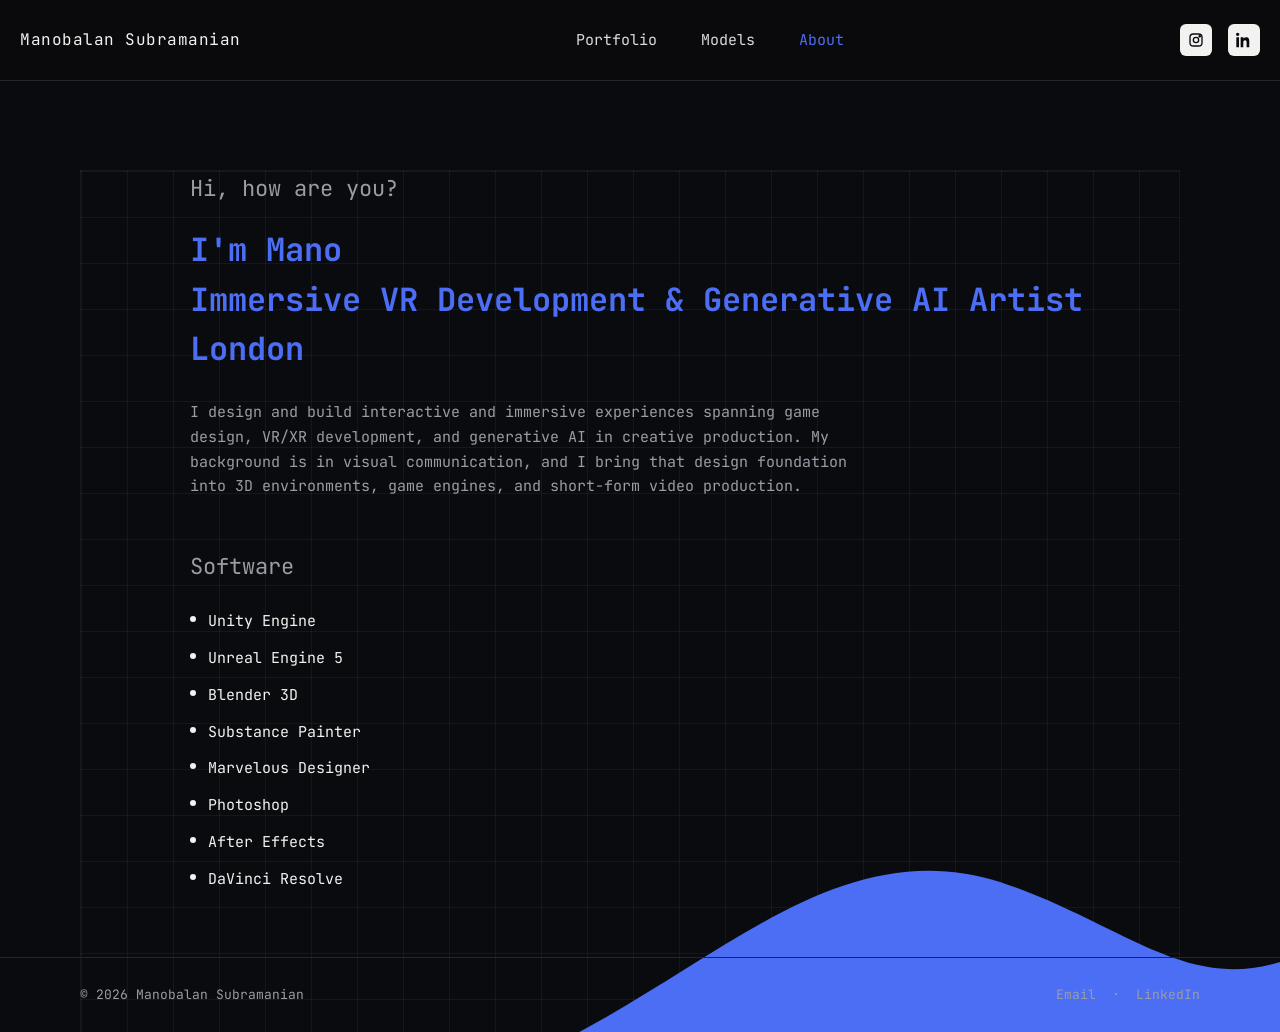
==== about.html @ eebc0d76 "Initial portfolio website" ====
<!DOCTYPE html>
<html lang="en">
<head>
<meta charset="UTF-8">
<meta name="viewport" content="width=device-width, initial-scale=1.0">
<title>About — Manobalan Subramanian</title>
<link rel="preconnect" href="https://fonts.googleapis.com">
<link href="https://fonts.googleapis.com/css2?family=Lora:wght@600;700&family=JetBrains+Mono:wght@400;500;700&display=swap" rel="stylesheet">
<link rel="stylesheet" href="style.css">
</head>
<body>

<!-- ================= ABOUT ================= -->
<div class="about-page" id="about">
  <div class="grid-box"></div>

  <header>
    <div class="wrap bar">
      <div class="name">Manobalan Subramanian</div>
      <nav>
        <a href="index.html#portfolio">Portfolio</a>
        <a href="models.html">Models</a>
        <a href="about.html" class="active">About</a>
      </nav>
      <div class="socials">
        <a href="#" aria-label="Instagram">
          <svg width="16" height="16" viewBox="0 0 24 24" fill="none" stroke="currentColor" stroke-width="2"><rect x="3" y="3" width="18" height="18" rx="5"/><circle cx="12" cy="12" r="4"/><circle cx="17.5" cy="6.5" r="1"/></svg>
        </a>
        <a href="#" aria-label="LinkedIn">
          <svg width="16" height="16" viewBox="0 0 24 24" fill="currentColor"><path d="M4.98 3.5C4.98 4.88 3.87 6 2.5 6S0 4.88 0 3.5 1.12 1 2.5 1s2.48 1.12 2.48 2.5zM.5 8h4V23h-4V8zm7 0h3.8v2.1h.05c.53-1 1.83-2.1 3.77-2.1 4.03 0 4.78 2.65 4.78 6.1V23h-4v-6.9c0-1.65-.03-3.77-2.3-3.77-2.3 0-2.65 1.8-2.65 3.65V23h-4V8z"/></svg>
        </a>
      </div>
    </div>
  </header>

  <div class="wrap about-inner">
    <div class="about-hi">Hi, how are you?</div>
    <div class="about-statement">I'm Mano<br>Immersive VR Development &amp; Generative AI Artist<br>London</div>
    <p class="about-bio">
      I design and build interactive and immersive experiences spanning game design, VR/XR development, and
      generative AI in creative production. My background is in visual communication, and I bring that design
      foundation into 3D environments, game engines, and short-form video production.
    </p>

    <div class="software">
      <h3>Software</h3>
      <ul>
        <li>Unity Engine</li>
        <li>Unreal Engine 5</li>
        <li>Blender 3D</li>
        <li>Substance Painter</li>
        <li>Marvelous Designer</li>
        <li>Photoshop</li>
        <li>After Effects</li>
        <li>DaVinci Resolve</li>
      </ul>
    </div>
  </div>

  <div class="wave-wrap">
    <svg viewBox="0 0 1600 300" preserveAspectRatio="none" style="width:100%; height:300px; display:block;">
      <path d="M700,300 C900,220 1050,90 1250,140 C1400,180 1480,250 1600,220 L1600,300 Z" fill="#4C6EF5"/>
    </svg>
  </div>

  <footer class="site-footer about-footer">
    <div class="wrap bar">
      <div>© 2026 Manobalan Subramanian</div>
      <div><a href="mailto:you@example.com">Email</a> &nbsp;·&nbsp; <a href="#">LinkedIn</a></div>
    </div>
  </footer>
</div>

</body>
</html>
---- style.css ----
:root {
  --bg: #0A0B0E;
  --panel: #FFFFFF;
  --line: #24262C;
  --ink: #F2F2F0;
  --dark-ink: #14161A;
  --muted: #9A9DA6;
  --blue: #4C6EF5;
  --serif: 'Lora', serif;
  --mono: 'JetBrains Mono', monospace;
}
* { margin: 0; padding: 0; box-sizing: border-box; }
html { scroll-behavior: smooth; overflow-x: hidden; width: 100%; }
body {
  background: var(--bg); color: var(--ink); font-family: var(--mono);
  line-height: 1.65; overflow-x: hidden; width: 100%; position: relative;
}
a { color: inherit; text-decoration: none; }
.wrap { max-width: 1240px; margin: 0 auto; padding: 0 60px; }

/* bounded grid texture — sits behind specific content blocks only, not the whole page */
.grid-box {
  position: absolute; z-index: 0;
  border: 1px solid rgba(255,255,255,0.05);
  background-image:
    linear-gradient(to right, rgba(255,255,255,0.05) 1px, transparent 1px),
    linear-gradient(to bottom, rgba(255,255,255,0.05) 1px, transparent 1px);
  background-size: 46px 46px;
  background-position: 0 0;
  pointer-events: none;
}
.home .hero-grid-area {
  position: relative;
  z-index: 3;
  flex: 1;
  display: flex;
  flex-direction: column;
  padding: 90px 0 0;
}
.home .hero-grid-area .grid-box {
  inset: 0;
  height: auto;
  border-top: 1px solid rgba(255,255,255,0.05);
  border-left: 1px solid rgba(255,255,255,0.05);
  border-right: 1px solid rgba(255,255,255,0.05);
  border-bottom: none;
  clip-path: inset(0 0 1px 0);
}
.about-page .grid-box { top: 170px; left: 80px; right: 100px; height: 1180px; }

/* ---------------- HEADER ---------------- */
header {
  position: sticky; top: 0; z-index: 50;
  background: rgba(10,11,14,0.9); backdrop-filter: blur(8px);
  border-bottom: 1px solid var(--line);
}
header .bar { display: flex; justify-content: space-between; align-items: center; padding: 24px 0; }
header .name { font-family: var(--mono); font-size: 16px; letter-spacing: 0.5px; color: var(--ink); }
header nav { display: flex; gap: 44px; }
header nav a { font-family: var(--mono); font-size: 15px; color: var(--ink); opacity: 0.9; }
header nav a:hover { color: var(--blue); opacity: 1; }
header nav a.active { color: var(--blue); opacity: 1; }
header .socials { display: flex; gap: 16px; flex-shrink: 0; }
header .socials a {
  width: 32px; height: 32px; border-radius: 6px; background: var(--ink);
  display: flex; align-items: center; justify-content: center; color: var(--bg);
}

/* ---------------- HOME / HERO ---------------- */
.home { position: relative; overflow: hidden; min-height: 100vh; display: flex; flex-direction: column; }
.models-page { display: flex; flex-direction: column; min-height: 100vh; }
.models-page .page-content { flex: 1; }
.home-inner { position: relative; z-index: 3; max-width: 760px; margin: 0 auto; padding-bottom: 40px; }
.page-content { padding: 120px 0; }
.eyebrow { font-size: 15px; color: var(--muted); margin-bottom: 22px; }
.hero-title {
  font-family: var(--serif); font-weight: 700; font-size: clamp(40px, 5.2vw, 64px);
  color: var(--blue); line-height: 1.15;
}
.hero-sub { font-size: 16px; color: var(--ink); margin-top: 18px; }
.hero-bio { font-size: 15px; color: var(--muted); max-width: 640px; margin-top: 20px; }

.wave-wrap { position: absolute; left: 0; right: 0; bottom: -10px; z-index: 1; }
.home-bottom { position: relative; z-index: 4; margin-top: auto; }
.home-bottom .wave-wrap { position: relative; left: 0; right: 0; bottom: auto; line-height: 0; }
.home .home-footer { border-top: none; }

.portfolio-label {
  position: relative; z-index: 4;
  font-family: var(--serif); font-weight: 700; font-size: 34px; color: var(--ink);
  padding: 0 0 30px;
}

/* ---------------- PORTFOLIO CARD ---------------- */
.portfolio-section { position: relative; z-index: 4; padding: 0 0 110px; display: flex; justify-content: center; }
.project-card {
  background: var(--panel); border-radius: 10px; overflow: hidden; max-width: 900px; width: 100%;
}
.project-video { position: relative; width: 100%; padding-top: 60%; background: #05060A; cursor: pointer; }
.project-video img.thumb { position: absolute; inset: 0; width: 100%; height: 100%; object-fit: cover; }
.project-video iframe { position: absolute; inset: 0; width: 100%; height: 100%; border: 0; display: none; }
.play-btn {
  position: absolute; top: 50%; left: 50%; transform: translate(-50%, -50%);
  width: 78px; height: 78px; border-radius: 50%; background: rgba(240,240,238,0.95);
  display: flex; align-items: center; justify-content: center; transition: transform 0.2s;
}
.project-video:hover .play-btn { transform: translate(-50%, -50%) scale(1.05); }

.project-info { padding: 20px 36px 24px; color: var(--dark-ink); }
.row-top { display: flex; justify-content: space-between; align-items: baseline; flex-wrap: wrap; gap: 10px; }
.project-title { font-family: var(--serif); font-weight: 700; font-size: 30px; color: var(--dark-ink); }
.watch-link { font-family: var(--mono); font-size: 13px; color: var(--dark-ink); }
.watch-link:hover { color: var(--blue); }
.project-logline { font-size: 14px; color: #55585F; margin-top: 8px; max-width: 640px; }
.project-meta { display: flex; flex-wrap: wrap; gap: 8px 40px; margin-top: 14px; font-size: 13px; color: #55585F; }
.project-meta b { color: var(--dark-ink); }

footer.site-footer {
  position: relative; z-index: 4;
  padding: 26px 0; border-top: 1px solid var(--line);
}
footer.site-footer.about-footer { z-index: 4; }
footer.site-footer .bar {
  display: flex; justify-content: space-between; align-items: center; flex-wrap: wrap; gap: 10px;
  font-size: 13px; color: var(--muted);
}
footer.site-footer a { color: var(--muted); }
footer.site-footer a:hover { color: var(--ink); }

/* ---------------- ABOUT PAGE ---------------- */
.about-page { position: relative; overflow: hidden; min-height: 100vh; }
.about-inner { position: relative; z-index: 4; padding: 90px 0 60px; max-width: 900px; }
.about-hi { font-size: 22px; color: var(--muted); margin-bottom: 18px; }
.about-statement {
  font-family: var(--mono); font-weight: 700; font-size: clamp(24px, 2.6vw, 32px);
  color: var(--blue); line-height: 1.55;
}
.about-bio { font-size: 15px; color: var(--muted); max-width: 700px; margin-top: 26px; }

.software { margin-top: 50px; }
.software h3 { font-size: 22px; color: var(--muted); margin-bottom: 18px; font-weight: 400; }
.software ul { list-style: none; }
.software li { font-size: 15px; color: var(--ink); padding: 6px 0; padding-left: 18px; position: relative; }
.software li::before {
  content: ""; position: absolute; left: 0; top: 13px; width: 6px; height: 6px; border-radius: 50%;
  background: var(--ink);
}

@media (max-width: 1100px) {
  .wrap { padding: 0 40px; }
  .about-page .grid-box { left: 40px; right: 40px; }
}

@media (max-width: 900px) {
  .wrap { padding: 0 24px; }
  header .bar { padding: 18px 0; gap: 12px; }
  header nav { gap: 24px; }
  header nav a { font-size: 14px; }
  .hero-grid-area { padding: 60px 0 0; }
  .about-inner { padding: 60px 0 40px; }
  .page-content { padding: 80px 0; }
  .portfolio-section { padding: 0 0 60px; }
  .portfolio-label { font-size: 28px; }
}

@media (max-width: 600px) {
  .wrap { padding: 0 16px; }
  header .bar { flex-wrap: wrap; }
  header nav { gap: 16px; width: 100%; justify-content: center; }
  header .name { font-size: 14px; }
  .project-info { padding: 18px 20px 20px; }
  .project-title { font-size: 24px; }
  .wave-wrap svg { height: 180px !important; }
}
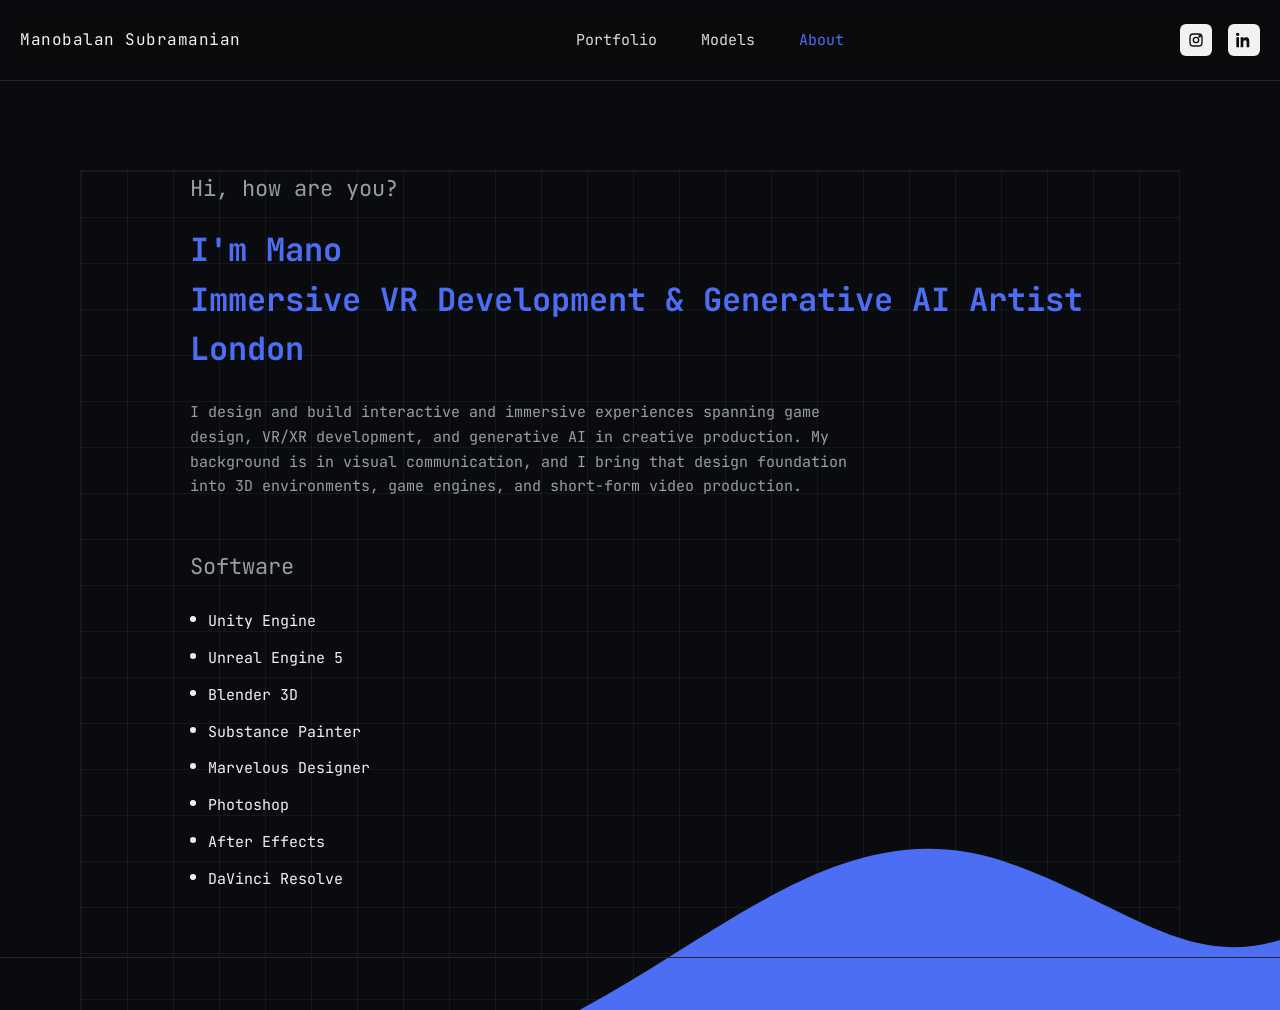
==== commit 9701548a: "Update portfolio" ====
--- a/about.html
+++ b/about.html
@@ -64,10 +64,7 @@
   </div>
 
   <footer class="site-footer about-footer">
-    <div class="wrap bar">
-      <div>© 2026 Manobalan Subramanian</div>
-      <div><a href="mailto:you@example.com">Email</a> &nbsp;·&nbsp; <a href="#">LinkedIn</a></div>
-    </div>
+    <div class="wrap bar"></div>
   </footer>
 </div>
 
--- a/style.css
+++ b/style.css
@@ -36,6 +36,7 @@
   display: flex;
   flex-direction: column;
   padding: 90px 0 0;
+  min-height: 78vh;
 }
 .home .hero-grid-area .grid-box {
   inset: 0;
@@ -45,6 +46,7 @@
   border-right: 1px solid rgba(255,255,255,0.05);
   border-bottom: none;
   clip-path: inset(0 0 1px 0);
+  background-size: 52px 52px;
 }
 .about-page .grid-box { top: 170px; left: 80px; right: 100px; height: 1180px; }
 
@@ -156,7 +158,7 @@
   header .bar { padding: 18px 0; gap: 12px; }
   header nav { gap: 24px; }
   header nav a { font-size: 14px; }
-  .hero-grid-area { padding: 60px 0 0; }
+  .hero-grid-area { padding: 60px 0 0; min-height: 68vh; }
   .about-inner { padding: 60px 0 40px; }
   .page-content { padding: 80px 0; }
   .portfolio-section { padding: 0 0 60px; }
